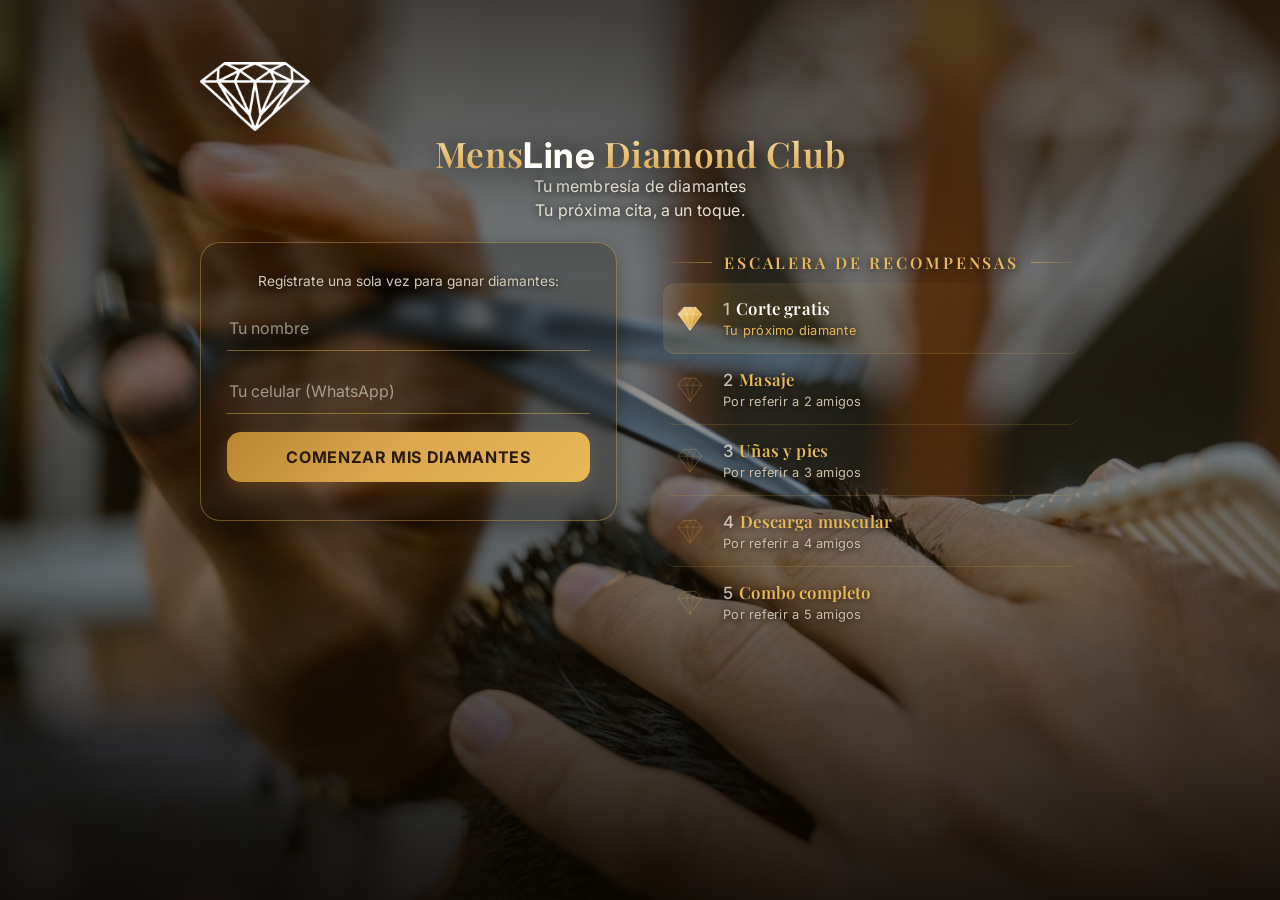
==== loyalty/index.html @ 642b6be6 "Loyalty: encuadre de fotos en PC menos recortado (centro real, zoom suave 1.0→1.07); móvil intacto" ====
<!DOCTYPE html>
<html lang="es">
<head>
<meta charset="UTF-8">
<meta name="viewport" content="width=device-width,initial-scale=1,maximum-scale=1">
<meta name="theme-color" content="#2b1c10">
<title>MensLine Diamond Club</title>
<link rel="manifest" href="/loyalty/manifest.webmanifest">
<link rel="icon" href="/loyalty/logo_diamante.png">
<link rel="preconnect" href="https://fonts.googleapis.com">
<link rel="preconnect" href="https://fonts.gstatic.com" crossorigin>
<link href="https://fonts.googleapis.com/css2?family=Playfair+Display:wght@500;600;700&family=Inter:wght@400;500;600;700&display=swap" rel="stylesheet">
<style>
/* ===== MensLine Diamond Club — estilo según BRAND.md (solo CSS/HTML) ===== */
:root{
  --bg:#23150b;--bg2:#2b1c10;--gold:#daa64e;--goldl:#e8b856;--goldd:#443319;
  --stroke:#fbe7b8;--txt:#f4ead9;--mut:#b39b78;
  --serif:'Playfair Display',Georgia,serif;--sans:'Inter',system-ui,-apple-system,sans-serif;
}
*{margin:0;padding:0;box-sizing:border-box;font-family:var(--sans)}
html,body{overflow-x:hidden;max-width:100%}
body{
  background:var(--bg);color:var(--txt);min-height:100vh;
  display:flex;flex-direction:column;align-items:center;padding:28px 16px calc(28px + env(safe-area-inset-bottom));
  -webkit-font-smoothing:antialiased;
}
.wrap{width:100%;max-width:430px;display:flex;flex-direction:column;gap:16px;animation:rise .6s ease both}
@keyframes rise{from{opacity:0;transform:translateY(14px)}to{opacity:1;transform:none}}
.logo{width:88px;align-self:center;margin-top:6px;filter:drop-shadow(0 4px 14px #0007) drop-shadow(0 0 10px #daa64e3b)}
h1{font-family:var(--serif);font-weight:600;font-size:1.72rem;line-height:1.1;letter-spacing:.015em;
   color:var(--goldl);text-align:center;
   background:linear-gradient(180deg,#f6dca0,var(--gold));-webkit-background-clip:text;background-clip:text;-webkit-text-fill-color:transparent}
h1 b{font-weight:700;-webkit-text-fill-color:#fff;color:#fff}
.sub{color:#e9e2d2;font-size:.9rem;line-height:1.5;text-align:center;letter-spacing:.01em;text-shadow:0 1px 8px rgba(0,0,0,.9)}
.logo,h1{filter:drop-shadow(0 2px 14px rgba(0,0,0,.75))}

/* --- Tarjeta GLASS (mismo look que los botones del linktree): casi transparente,
       borde dorado fino que se ilumina al hover, blur ligero → se ve el carrusel --- */
.card{position:relative;background:rgba(10,7,3,.28);border:1px solid rgba(232,184,86,.38);border-radius:20px;
      padding:24px 22px;box-shadow:0 6px 22px rgba(0,0,0,.35);
      -webkit-backdrop-filter:blur(6px);backdrop-filter:blur(6px);transition:border-color .25s,background .25s,box-shadow .25s}
.card:hover,.card:focus-within{border-color:var(--goldl);background:rgba(20,14,6,.34);box-shadow:0 8px 26px rgba(0,0,0,.4),0 0 18px rgba(232,184,86,.14)}
.card .mut{color:#d8ccb6;text-shadow:0 1px 6px rgba(0,0,0,.8)}

/* --- Diamantes --- */
.diamonds{display:flex;justify-content:center;flex-wrap:wrap;gap:12px;margin:20px 0 12px}
.dm{width:50px;height:50px;transition:transform .3s ease}
.dm.earned{filter:drop-shadow(0 3px 8px #daa64e88)}
/* el diamante más reciente (último ganado) con glow pulsante */
#dmRow .dm.earned:not(:has(+ .dm.earned)){animation:glow 2.1s ease-in-out infinite}
/* destello dorado al sumar (la lógica añade .pop al nuevo diamante) */
.dm.pop{animation:pop .6s ease}
#dmRow .dm.earned.pop:not(:has(+ .dm.earned)){animation:pop .6s ease, glow 2.1s ease-in-out .6s infinite}
@keyframes pop{0%{transform:scale(1)}28%{transform:scale(1.5);filter:drop-shadow(0 0 18px var(--goldl))}60%{transform:scale(.94)}100%{transform:scale(1)}}
@keyframes glow{0%,100%{filter:drop-shadow(0 0 4px #daa64e77)}50%{filter:drop-shadow(0 0 14px var(--goldl)) drop-shadow(0 0 3px var(--stroke))}}

.prog{font-family:var(--serif);font-weight:600;font-size:1.22rem;color:var(--goldl);text-align:center;letter-spacing:.02em}
.bar{height:6px;background:rgba(255,255,255,.08);border:1px solid rgba(232,184,86,.22);border-radius:99px;overflow:hidden;margin-top:14px}
.bar i{display:block;height:100%;border-radius:99px;background:linear-gradient(90deg,var(--gold),var(--goldl),var(--stroke));transition:width .6s cubic-bezier(.22,1,.36,1)}

/* --- Formularios --- */
/* inputs estilo underline: sin fondo, solo línea dorada inferior + texto claro */
input{width:100%;padding:12px 2px;border:0;border-bottom:1px solid rgba(232,184,86,.45);border-radius:0;background:transparent;
  color:#fff;font-size:1rem;margin-bottom:18px;transition:border-color .25s,box-shadow .25s;-webkit-appearance:none;appearance:none}
input::placeholder{color:rgba(233,226,210,.6)}
input:focus{outline:none;border-bottom-color:var(--goldl);box-shadow:0 1px 0 0 var(--goldl)}
input:-webkit-autofill{-webkit-text-fill-color:#fff;transition:background-color 9999s ease 0s}
button{width:100%;padding:15px;border:0;border-radius:14px;background:linear-gradient(135deg,#b8862f,var(--gold) 45%,var(--goldl));color:#2a1a0b;font-family:var(--sans);font-weight:700;font-size:1rem;letter-spacing:.04em;cursor:pointer;box-shadow:0 8px 20px #daa64e33;transition:transform .15s,box-shadow .25s,filter .25s}
button:hover{filter:brightness(1.05);box-shadow:0 10px 26px #daa64e4d}
button:active{transform:scale(.97)}
button:disabled{opacity:.5;cursor:wait;filter:none}

/* --- Recompensa --- */
.reward{text-align:center;padding:20px;border:1px solid var(--goldl);border-radius:16px;background:rgba(232,184,86,.08);margin-top:16px;box-shadow:0 0 22px rgba(232,184,86,.18);animation:rise .5s ease both}
.reward h2{font-family:var(--serif);font-weight:600;color:var(--goldl);font-size:1.18rem;letter-spacing:.03em}
.reward code{display:block;font-size:2.05rem;letter-spacing:.34em;color:#fff;margin:12px 0;font-family:'Courier New',monospace;text-shadow:0 2px 10px #daa64e66}

/* ══ CARRUSEL DE FOTOS: ahora es el FONDO de toda la página ══ */
.lbg{position:fixed;inset:0;z-index:-2;overflow:hidden;background:var(--bg)}
.lbg img{position:absolute;inset:0;width:100%;height:100%;object-fit:cover;object-position:center 20%;
  opacity:0;transition:opacity 1.2s ease}
.lbg img.on{opacity:1;animation:kb 5.2s linear forwards}
@keyframes kb{from{transform:scale(1.04)}to{transform:scale(1.12)}}
.lveil{position:fixed;inset:0;z-index:-1;
  background:linear-gradient(180deg,rgba(20,10,2,.72) 0%,rgba(20,10,2,.42) 30%,rgba(20,10,2,.5) 65%,rgba(10,5,1,.9) 100%)}

/* ══ ESCALERA DE RECOMPENSAS — lista limpia, sin cajitas negras ══ */
.ladder{display:flex;flex-direction:column;margin-top:10px}
.step{display:flex;align-items:center;gap:16px;padding:15px 10px;border-radius:12px;
  border:0;border-bottom:1px solid rgba(232,184,86,.16);transition:background .25s}
.step:last-child{border-bottom:0}
.step>div{min-width:0}
/* diamante de marca line-art (mismo trazo en todos los niveles) */
.gem{width:34px;height:34px;flex:none;overflow:visible}
.gem path{fill:none;stroke:var(--goldl);stroke-width:1.4;stroke-linejoin:round;stroke-linecap:round}
.gem .f{stroke-width:.9}
.step .gem{opacity:.38}                                   /* futuros: outline tenue */
.step.done .gem{opacity:.85}                              /* ya ganados: outline firme */
.step.done .gem .o{fill:rgba(232,184,86,.18)}
.step.here .gem{opacity:1;animation:gemglow 2.4s ease-in-out infinite}  /* alcanzado: relleno brillante */
.step.here .gem .o{fill:url(#mlGold);stroke:var(--stroke)}
.step.here .gem .f{stroke:rgba(255,248,230,.75)}
@keyframes gemglow{0%,100%{filter:drop-shadow(0 0 3px rgba(232,184,86,.5))}50%{filter:drop-shadow(0 0 11px rgba(232,184,86,.9))}}
.step .n{font-family:var(--serif);font-weight:600;color:var(--goldl);font-size:1.05rem;letter-spacing:.01em;
  line-height:1.25;text-shadow:0 1px 8px rgba(0,0,0,.85)}
.step .n .k{color:#e9e2d2;font-weight:500;margin-right:6px;opacity:.8}
.step .s2{font-size:.8rem;color:#cdbfa6;margin-top:3px;letter-spacing:.02em;text-shadow:0 1px 6px rgba(0,0,0,.85)}
.step.here{background:linear-gradient(90deg,rgba(232,184,86,.14),rgba(232,184,86,0))}
.step.here .n{color:#fff;text-shadow:0 0 12px rgba(232,184,86,.5),0 1px 8px rgba(0,0,0,.8)}
.step.here .s2{color:var(--goldl)}
.sec{font-family:var(--serif);font-weight:600;color:var(--goldl);font-size:1rem;letter-spacing:.18em;margin-top:2px;text-align:center;
  text-shadow:0 1px 8px rgba(0,0,0,.85);display:flex;align-items:center;gap:12px}
.sec::before,.sec::after{content:"";flex:1;height:1px;background:linear-gradient(90deg,rgba(232,184,86,0),rgba(232,184,86,.55))}
.sec::after{background:linear-gradient(90deg,rgba(232,184,86,.55),rgba(232,184,86,0))}

.mut{color:var(--mut);font-size:.86rem;line-height:1.5}
.center{text-align:center}
.hidden{display:none!important}
#statusMsg{text-align:center;font-size:.92rem;margin-top:10px;min-height:1.2em;transition:color .3s}

/* ══ MÓVIL: una columna con aire ══ */
@media (max-width:819px){
  .wrap{gap:22px}
  .colL,.colR{width:100%;min-width:0}
  .colR{padding-top:4px}
}
@media (max-width:380px){
  h1{font-size:1.5rem}
  .dm{width:44px;height:44px}
  .diamonds{gap:9px}
  .reward code{font-size:1.7rem;letter-spacing:.26em}
}
/* ══ PC: la página deja de verse "de celular" — columnas elegantes ══ */
@media (min-width:820px){
  body{padding:56px 24px}
  .wrap{max-width:880px;display:grid;grid-template-columns:1fr 1fr;gap:20px 46px;align-items:start}
  .logo{width:110px}
  h1{font-size:2.2rem}
  .sub{font-size:1rem}
  .head{grid-column:1/3;grid-row:1}
  .colL{grid-column:1;grid-row:2;min-width:0}
  .colR{grid-column:2;grid-row:2;padding-top:8px;min-width:0}
  .card{padding:28px 26px}
  .diamonds{margin-top:26px}
  .dm{width:56px;height:56px}
}
@media (min-width:820px){
  .lbg img{object-position:center center}
  .lbg img.on{animation-name:kbw;animation-duration:6.5s}
}
@keyframes kbw{from{transform:scale(1)}to{transform:scale(1.07)}}
@media (prefers-reduced-motion:reduce){
  *{animation-duration:.001ms!important;animation-iteration-count:1!important;transition-duration:.001ms!important}
}
</style>
</head>
<body>
<!-- CARRUSEL DE FOTOS COMO FONDO (fuera de .wrap: su animación no debe afectar al position:fixed) -->
<div id="lbg" class="lbg"></div><div class="lveil"></div>
<!-- degradado dorado compartido por los diamantes de la escalera -->
<svg width="0" height="0" style="position:absolute" aria-hidden="true"><defs>
  <linearGradient id="mlGold" x1="0" y1="0" x2="1" y2="1"><stop offset="0" stop-color="#f6dca0"/><stop offset=".5" stop-color="#e8b856"/><stop offset="1" stop-color="#b8862f"/></linearGradient>
</defs></svg>
<div class="wrap">
  <div class="head">
    <img class="logo" src="/loyalty/logo_diamante.png" alt="">
    <h1>Mens<b>Line</b> Diamond Club</h1>
    <p class="sub">Tu membresía de diamantes<br>Tu próxima cita, a un toque.</p>
  </div>

  <div class="colL">
  <!-- REGISTRO -->
  <div id="regView" class="card hidden">
    <p class="mut center" style="margin-bottom:14px">Regístrate una sola vez para ganar diamantes:</p>
    <input id="regName" type="text" placeholder="Tu nombre" maxlength="30">
    <input id="regPhone" type="tel" inputmode="numeric" placeholder="Tu celular (WhatsApp)" maxlength="12">
    <button id="regBtn">COMENZAR MIS DIAMANTES</button>
    <p id="regMsg" class="mut center" style="margin-top:10px"></p>
  </div>

  <!-- CARNET -->
  <div id="stView" class="card hidden">
    <p class="mut center" id="hello"></p>
    <div class="diamonds" id="dmRow"></div>
    <p class="prog" id="prog"></p>
    <div class="bar"><i id="barFill" style="width:0%"></i></div>
    <div id="rewardBox" class="reward hidden">
      <h2>¡RECOMPENSA LISTA!</h2>
      <code id="rewardCode"></code>
      <p class="mut">Preséntale este código en recepción. El staff la valida y empiezas tu nuevo ciclo.</p>
    </div>
    <p id="statusMsg"></p>
  </div>
  </div>

  <div class="colR">
  <p class="sec">ESCALERA DE RECOMPENSAS</p>
  <div class="ladder" id="ladder"></div>
  </div>
</div>

<script>
/* ══════ SERVIDOR REAL (Cloudflare) — PC y celulares comparten la misma base ══════ */
const API = "https://mensline-diamond-club.santa250613.workers.dev";
const GOAL = 5;
const $ = id => document.getElementById(id);
const DM = earned => `<svg class="dm ${earned?'earned':''}" viewBox="0 0 64 64">
 ${earned
   ? '<defs><linearGradient id="g" x1="0" y1="0" x2="1" y2="1"><stop offset="0" stop-color="#e8b856"/><stop offset="1" stop-color="#b8862f"/></linearGradient></defs><g fill="url(#g)" stroke="#fbe7b8" stroke-width="1.5"><path d="M32 2 14 18 32 60 50 18z"/><path d="M14 18h36L32 60z" fill="#f3d38c" opacity=".55"/></g>'
   : '<g fill="none" stroke="#7a5c30" stroke-width="2.5" opacity=".85"><path d="M32 2 14 18 32 60 50 18z"/><path d="M14 18h36M32 2 18 18 32 60M32 2 46 18 32 60" stroke-width="1.4" opacity=".5"/></g>'}
</svg>`;
/* Cada diamante = una recompensa (el dueño las ajusta en el Excel del Drive) */
const REWARDS = [
  {n:1, t:"Corte gratis"},
  {n:2, t:"Masaje"},
  {n:3, t:"Uñas y pies"},
  {n:4, t:"Descarga muscular"},
  {n:5, t:"Combo completo"}
];
/* ══ CARRUSEL: fotos pro del studio pasan de una en una como FONDO (4.2 s) ══ */
/* ══ ESCALERA: qué recompensa toca en cada diamante ══ */
const PHOTOS = [
  {src:"../assets/web/foto1.jpg", tag:"Barbería privada"},
  {src:"../assets/web/foto2.jpg", tag:"Fisioterapia"},
  {src:"../assets/web/foto3.jpg", tag:"Nails"},
  {src:"../assets/web/foto4.jpg", tag:"MEN'S LINE Studio"},
  {src:"../assets/web/foto5.jpg", tag:"MEN'S LINE Studio"},
  {src:"../assets/web/foto6.jpg", tag:"MEN'S LINE Studio"}
];
let picIdx = 0;
const lbg = document.getElementById("lbg"), bgImgs = [];
PHOTOS.forEach(p => { const im = new Image(); im.src = p.src; im.alt = ""; lbg.appendChild(im); bgImgs.push(im); });
function tick(){
  bgImgs.forEach(im => im.classList.remove("on"));
  picIdx = (picIdx + 1) % bgImgs.length;
  bgImgs[picIdx].classList.add("on");
}
bgImgs[0].addEventListener("load", () => { picIdx = 0; tick(); }, {once:true});
if (bgImgs[0].complete) tick();
setTimeout(() => { if (!bgImgs.some(im => im.classList.contains("on"))) tick(); }, 2500);
setInterval(tick, 4200);
/* ══ ESCALERA: qué recompensa toca en cada diamante ══ */
/* diamante de marca line-art: .o = silueta, .f = facetas */
const GEM = `<svg class="gem" viewBox="0 0 64 64" aria-hidden="true">
  <path class="o" d="M21 12H43L54 25L32 55L10 25Z"/>
  <path class="f" d="M10 25H54M21 12L26 25L32 55L38 25L43 12M26 25L32 12L38 25"/>
</svg>`;
function drawLadder(stamps){
  const el = $("ladder"); if (!el) return;
  el.innerHTML = REWARDS.map(r=>{
    const done = r.n <= stamps, here = r.n === stamps + 1;
    return `<div class="step ${here?'here':''} ${done?'done':''}">
      ${GEM}
      <div><div class="n"><span class="k">${r.n}</span>${r.t}</div>
      <div class="s2">${done ? "Recompensa disponible" : here ? "Tu próximo diamante" : "Por referir a " + r.n + (r.n===1 ? " amigo" : " amigos")}</div></div>
    </div>`;
  }).join("");
}
async function api(path, body){
  const r = await fetch(API + path, body === undefined ? {} : {
    method: "POST", headers: {"Content-Type":"application/json"}, body: JSON.stringify(body)
  });
  return r.json();
}
function statusText(c){
  if (c.rewardPending) return "CICLO COMPLETO 💎";
  return `${c.stamps} de ${GOAL} diamantes`;
}
function render(c){
  $("regView").classList.add("hidden");
  $("stView").classList.remove("hidden");
  $("hello").textContent = `Hola, ${c.name} · Membresía #${String(c.phone).slice(-4)}`;
  $("statusMsg").style.color = "#b39b78";
  if (c.rewardPending){
    $("dmRow").innerHTML = Array.from({length:GOAL},()=>DM(true)).join("");
    $("prog").textContent = statusText(c);
    $("barFill").style.width = "100%";
    $("rewardBox").classList.remove("hidden");
    $("rewardCode").textContent = c.rewardCode;
    if (!sessionStorage.getItem("ml_rw")){
      sessionStorage.setItem("ml_rw","1");
      if ("Notification" in window && Notification.permission === "granted")
        new Notification("💎 ¡Recompensa lista!", { body: "Código: " + c.rewardCode });
    }
  } else {
    $("rewardBox").classList.add("hidden");
    $("dmRow").innerHTML = Array.from({length:GOAL},(_,i)=>DM(i < c.stamps)).join("");
    $("prog").textContent = statusText(c);
    $("barFill").style.width = (c.stamps/GOAL*100) + "%";
  }
  drawLadder(c.rewardPending ? GOAL : c.stamps);
}
function popIndex(i){ const el = document.querySelectorAll("#dmRow svg")[i]; if (el) el.classList.add("pop"); }

/* ══ EN VIVO: el carnet del cliente se actualiza solo (cada 4 s) cuando el staff
   suma diamantes, entrega la recompensa o reinicia el ciclo desde el panel ══ */
let ME = null, lastSig = "";
const sig = c => [c.stamps, c.rewardPending ? 1 : 0, c.rewardCode || ""].join("|");
async function live(){
  if (!ME) return;
  const s = await api("/status?phone=" + ME.phone);
  if (!s.ok || !s.client) return;
  const c = s.client;
  if (sig(c) !== lastSig){
    const prev = ME.stamps;
    ME = c; lastSig = sig(c);
    render(c);
    if (c.rewardPending && c.stamps === prev && prev === GOAL){
      // el staff entregó la recompensa → ciclo nuevo, celebrar el reinicio
      $("statusMsg").style.color = "#8fd48f";
      $("statusMsg").textContent = "🎁 Recompensa entregada. ¡A ganar diamantes otra vez!";
      popIndex(0);
    } else if (c.stamps > prev){
      popIndex(c.stamps-1);
      $("statusMsg").style.color = "#8fd48f";
      $("statusMsg").textContent = "✨ Diamante " + c.stamps + "/" + GOAL + " registrado por tu visita de hoy";
    } else if (c.stamps < prev && !c.rewardPending){
      $("statusMsg").style.color = "#b39b78";
      $("statusMsg").textContent = "El staff reinició tu ciclo. Empieza de nuevo 💎";
    }
  }
}
setInterval(live, 4000);
document.addEventListener("visibilitychange", () => { if (!document.hidden) live(); });

async function boot(){
  drawLadder(0); // la escalera se ve desde un inicio, con o sin carnet
  const ph = localStorage.getItem("ml_self");
  if (!ph){ $("regView").classList.remove("hidden"); return; }
  const s = await api("/status?phone=" + ph);
  if (s.ok && s.client){ ME = s.client; lastSig = sig(s.client); render(s.client); autoVisit(s.client); }
  else localStorage.removeItem("ml_self");
}
/* ⬇️ AUTO: abrir la app (tocar la tarjeta NFC) = +1 diamante, MÁXIMO 1 POR DÍA — lo decide el servidor */
async function autoVisit(c){
  if (c.rewardPending) return;
  const v = await api("/visit", { phone: c.phone });
  if (!v.ok) return;
  try { Notification.requestPermission(); } catch(_) {}
  render(v.client);
  if (v.added){
    if (v.reward){
      popIndex(GOAL-1);
    } else {
      popIndex(v.client.stamps-1);
      $("statusMsg").style.color = "#8fd48f";
      $("statusMsg").textContent = "✨ Diamante " + v.client.stamps + "/" + GOAL + " registrado por tu visita de hoy";
    }
  } else if (!v.waiting){
    $("statusMsg").textContent = "✨ Ya registramos tu visita de hoy. ¡Nos vemos mañana!";
  }
}
$("regBtn").onclick = async () => {
  const name = $("regName").value.trim();
  const phone = $("regPhone").value.replace(/\D/g,"");
  if (!name || phone.length < 7){ $("regMsg").textContent = "Completa nombre y celular"; return; }
  $("regBtn").disabled = true;
  const r = await api("/register", { name, phone });
  $("regBtn").disabled = false;
  if (!r.ok){ $("regMsg").textContent = r.err || "Error, intenta de nuevo"; return; }
  localStorage.setItem("ml_self", r.client.phone);
  ME = r.client; lastSig = sig(r.client);
  $("regMsg").textContent = "¡Listo, " + name + "! Ya eres del Diamond Club 💎";
  render(r.client);
  autoVisit(r.client);   // el registro cuenta como la primera visita
};
boot();
</script>
</body>
</html>
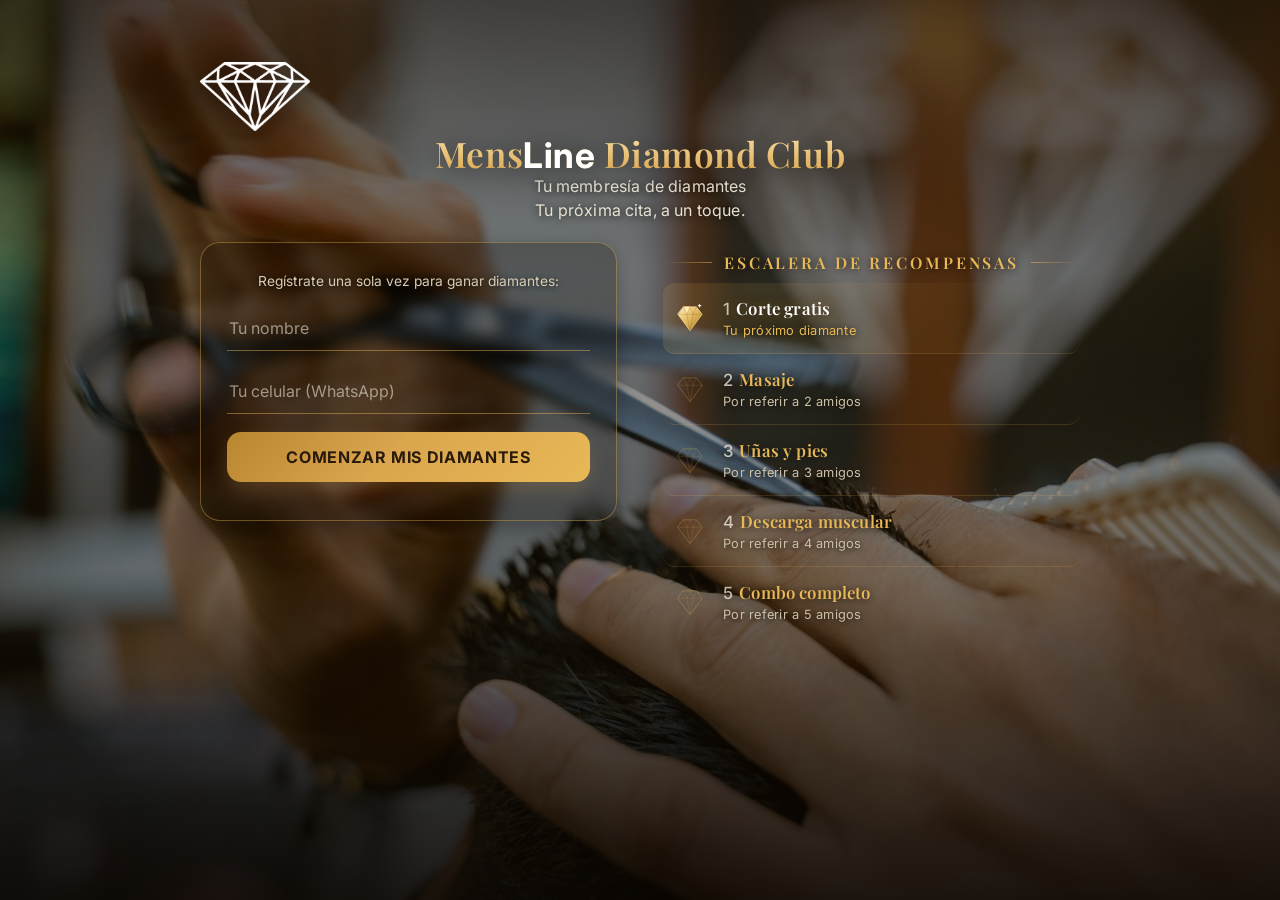
==== commit c7dc9d2c: "Loyalty: diamantes de lujo faceted con destellos (carnet y escalera); zoom del fondo en PC casi neut" ====
--- a/loyalty/index.html
+++ b/loyalty/index.html
@@ -93,13 +93,16 @@
 /* diamante de marca line-art (mismo trazo en todos los niveles) */
 .gem{width:34px;height:34px;flex:none;overflow:visible}
 .gem path{fill:none;stroke:var(--goldl);stroke-width:1.4;stroke-linejoin:round;stroke-linecap:round}
-.gem .f{stroke-width:.9}
+.gem .f{stroke-width:.9;opacity:.75}
+.gem .h,.gem .s{opacity:0;fill:none}
 .step .gem{opacity:.38}                                   /* futuros: outline tenue */
 .step.done .gem{opacity:.85}                              /* ya ganados: outline firme */
 .step.done .gem .o{fill:rgba(232,184,86,.18)}
-.step.here .gem{opacity:1;animation:gemglow 2.4s ease-in-out infinite}  /* alcanzado: relleno brillante */
-.step.here .gem .o{fill:url(#mlGold);stroke:var(--stroke)}
-.step.here .gem .f{stroke:rgba(255,248,230,.75)}
+.step.here .gem{opacity:1;animation:gemglow 2.4s ease-in-out infinite}  /* alcanzado: brillante */
+.step.here .gem .o{fill:url(#gmG);stroke:#ffe9ae;stroke-width:1.1}
+.step.here .gem .f{stroke:rgba(122,90,36,.7);stroke-width:.7;opacity:.9}
+.step.here .gem .h{fill:#fff3cf;opacity:.8}
+.step.here .gem .s{opacity:1;fill:#fff8dd;stroke:none}
 @keyframes gemglow{0%,100%{filter:drop-shadow(0 0 3px rgba(232,184,86,.5))}50%{filter:drop-shadow(0 0 11px rgba(232,184,86,.9))}}
 .step .n{font-family:var(--serif);font-weight:600;color:var(--goldl);font-size:1.05rem;letter-spacing:.01em;
   line-height:1.25;text-shadow:0 1px 8px rgba(0,0,0,.85)}
@@ -148,7 +151,7 @@
   .lbg img{object-position:center center}
   .lbg img.on{animation-name:kbw;animation-duration:6.5s}
 }
-@keyframes kbw{from{transform:scale(1)}to{transform:scale(1.07)}}
+@keyframes kbw{from{transform:scale(1)}to{transform:scale(1.025)}}
 @media (prefers-reduced-motion:reduce){
   *{animation-duration:.001ms!important;animation-iteration-count:1!important;transition-duration:.001ms!important}
 }
@@ -204,11 +207,31 @@
 const API = "https://mensline-diamond-club.santa250613.workers.dev";
 const GOAL = 5;
 const $ = id => document.getElementById(id);
-const DM = earned => `<svg class="dm ${earned?'earned':''}" viewBox="0 0 64 64">
+const DM = earned => `<svg class="dm ${earned?'earned':''}" viewBox="0 0 64 66">
+ <defs>
+  <linearGradient id="dmG" x1="0" y1="0" x2="1" y2="1">
+   <stop offset="0" stop-color="#fdf0c8"/><stop offset=".28" stop-color="#f0cf80"/>
+   <stop offset=".55" stop-color="#d9a94e"/><stop offset=".8" stop-color="#a97e2c"/>
+   <stop offset="1" stop-color="#8a6420"/>
+  </linearGradient>
+  <linearGradient id="dmL" x1="0" y1="0" x2="0" y2="1">
+   <stop offset="0" stop-color="#fffbe9" stop-opacity=".95"/><stop offset="1" stop-color="#f6d993" stop-opacity=".25"/>
+  </linearGradient>
+  <radialGradient id="dmS" cx=".38" cy=".25" r=".55">
+   <stop offset="0" stop-color="#ffffff" stop-opacity=".9"/><stop offset="1" stop-color="#ffffff" stop-opacity="0"/>
+  </radialGradient>
+ </defs>
  ${earned
-   ? '<defs><linearGradient id="g" x1="0" y1="0" x2="1" y2="1"><stop offset="0" stop-color="#e8b856"/><stop offset="1" stop-color="#b8862f"/></linearGradient></defs><g fill="url(#g)" stroke="#fbe7b8" stroke-width="1.5"><path d="M32 2 14 18 32 60 50 18z"/><path d="M14 18h36L32 60z" fill="#f3d38c" opacity=".55"/></g>'
-   : '<g fill="none" stroke="#7a5c30" stroke-width="2.5" opacity=".85"><path d="M32 2 14 18 32 60 50 18z"/><path d="M14 18h36M32 2 18 18 32 60M32 2 46 18 32 60" stroke-width="1.4" opacity=".5"/></g>'}
+   ? `<path d="M20 10 H44 L55 24 L32 58 L9 24 Z" fill="url(#dmG)" stroke="#ffe9ae" stroke-width="1.2" stroke-linejoin="round"/>
+      <path d="M9 24 H55 M20 10 L26 24 L32 58 L38 24 L44 10 M26 24 L32 10 L38 24" fill="none" stroke="#8a6420" stroke-width=".8" opacity=".6" stroke-linejoin="round"/>
+      <path d="M20 10 L26 24 L32 10" fill="#fff3cf" opacity=".75"/>
+      <ellipse cx="24" cy="19" rx="10" ry="6" fill="url(#dmS)"/>
+      <path d="M50 6 l1.6 3.6 L55 11 l-3.4 1.4 L50 16 l-1.6-3.6 L45 11 l3.4-1.4 Z" fill="#fff8dd" opacity=".95"/>
+      <circle cx="14" cy="6" r="1.4" fill="#fff8dd" opacity=".85"/>`
+   : `<path d="M20 10 H44 L55 24 L32 58 L9 24 Z" fill="rgba(232,184,86,.05)" stroke="rgba(170,128,58,.65)" stroke-width="1.6" stroke-linejoin="round"/>
+      <path d="M9 24 H55 M20 10 L26 24 L32 58 L38 24 L44 10 M26 24 L32 10 L38 24" fill="none" stroke="rgba(170,128,58,.4)" stroke-width=".9" stroke-linejoin="round"/>`}
 </svg>`;
+
 /* Cada diamante = una recompensa (el dueño las ajusta en el Excel del Drive) */
 const REWARDS = [
   {n:1, t:"Corte gratis"},
@@ -242,8 +265,16 @@
 /* ══ ESCALERA: qué recompensa toca en cada diamante ══ */
 /* diamante de marca line-art: .o = silueta, .f = facetas */
 const GEM = `<svg class="gem" viewBox="0 0 64 64" aria-hidden="true">
-  <path class="o" d="M21 12H43L54 25L32 55L10 25Z"/>
-  <path class="f" d="M10 25H54M21 12L26 25L32 55L38 25L43 12M26 25L32 12L38 25"/>
+  <defs>
+    <linearGradient id="gmG" x1="0" y1="0" x2="1" y2="1">
+      <stop offset="0" stop-color="#fdf0c8"/><stop offset=".3" stop-color="#f0cf80"/>
+      <stop offset=".6" stop-color="#d9a94e"/><stop offset="1" stop-color="#9a7326"/>
+    </linearGradient>
+  </defs>
+  <path class="o" d="M20 11H44L55 25L32 56L9 25Z"/>
+  <path class="f" d="M9 25H55M20 11L26 25L32 56L38 25L44 11M26 25L32 11L38 25"/>
+  <path class="h" d="M20 11L26 25L32 11Z"/>
+  <path class="s" d="M50 4.5l1.3 3 3 1.3-3 1.3-1.3 3-1.3-3-3-1.3 3-1.3Z"/>
 </svg>`;
 function drawLadder(stamps){
   const el = $("ladder"); if (!el) return;
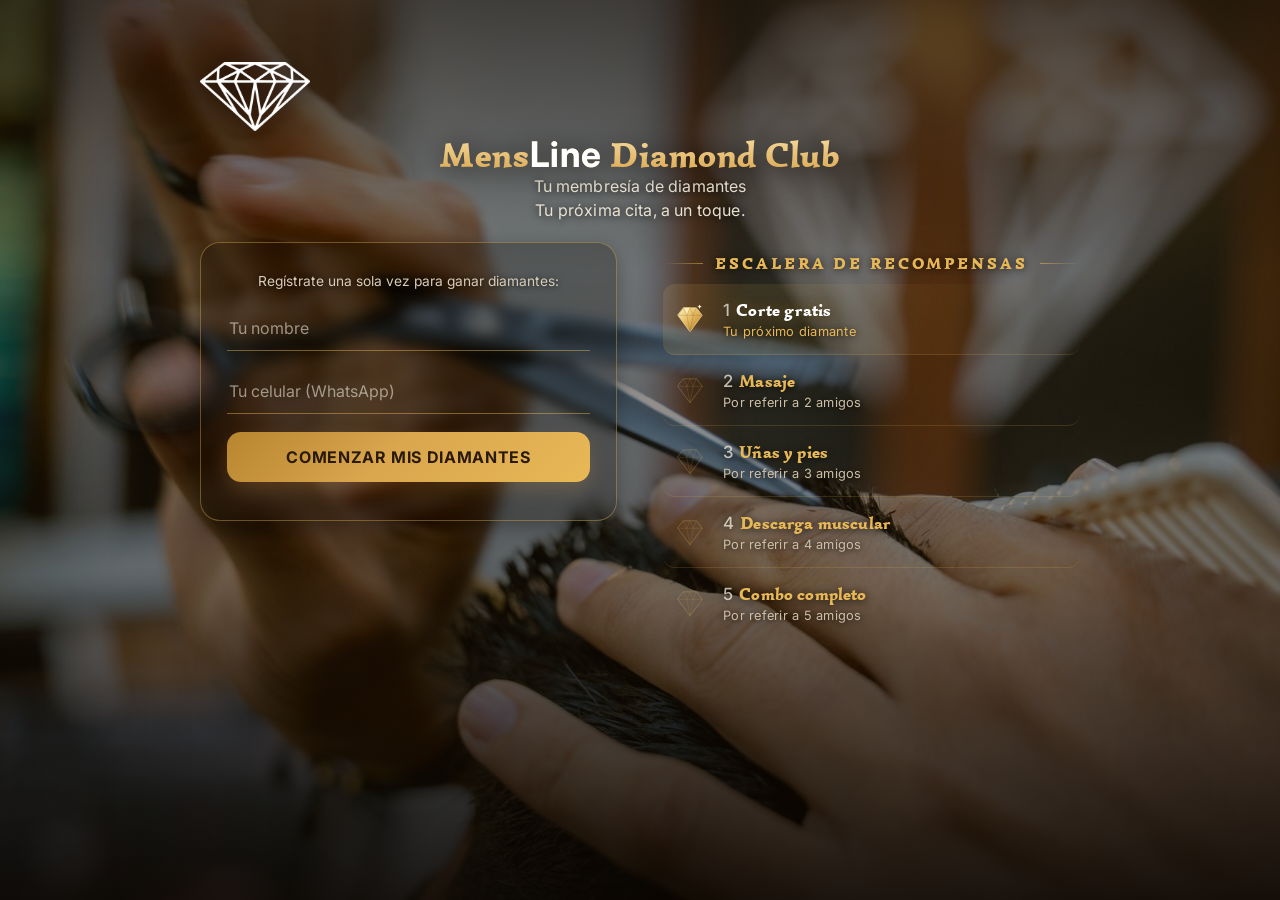
==== commit dc96d186: "Loyalty+admin: tipografía principal SIMONETTA (manual de marca MensLine) en todos los títulos; carne" ====
--- a/loyalty/index.html
+++ b/loyalty/index.html
@@ -9,13 +9,13 @@
 <link rel="icon" href="/loyalty/logo_diamante.png">
 <link rel="preconnect" href="https://fonts.googleapis.com">
 <link rel="preconnect" href="https://fonts.gstatic.com" crossorigin>
-<link href="https://fonts.googleapis.com/css2?family=Playfair+Display:wght@500;600;700&family=Inter:wght@400;500;600;700&display=swap" rel="stylesheet">
+<link href="https://fonts.googleapis.com/css2?family=Simonetta:wght@400;900&family=Inter:wght@400;500;600;700&display=swap" rel="stylesheet">
 <style>
 /* ===== MensLine Diamond Club — estilo según BRAND.md (solo CSS/HTML) ===== */
 :root{
   --bg:#23150b;--bg2:#2b1c10;--gold:#daa64e;--goldl:#e8b856;--goldd:#443319;
   --stroke:#fbe7b8;--txt:#f4ead9;--mut:#b39b78;
-  --serif:'Playfair Display',Georgia,serif;--sans:'Inter',system-ui,-apple-system,sans-serif;
+  --serif:'Simonetta',Georgia,serif;--sans:'Inter',system-ui,-apple-system,sans-serif;
 }
 *{margin:0;padding:0;box-sizing:border-box;font-family:var(--sans)}
 html,body{overflow-x:hidden;max-width:100%}
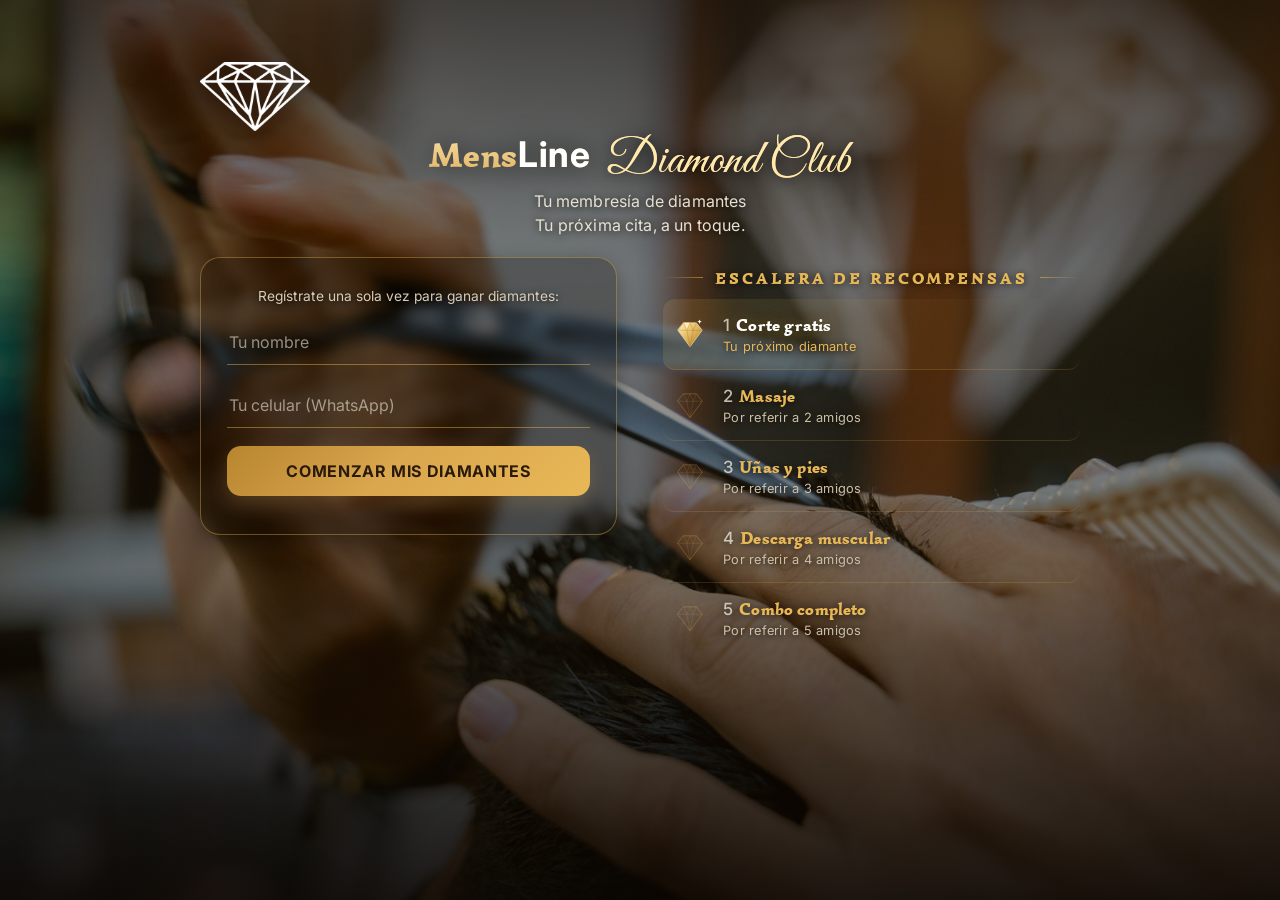
==== commit 0866f417: "Linktree: script (The Youngest→Great Vibes como dominante) + Simonetta combinada; iconos reales What" ====
--- a/loyalty/index.html
+++ b/loyalty/index.html
@@ -9,7 +9,7 @@
 <link rel="icon" href="/loyalty/logo_diamante.png">
 <link rel="preconnect" href="https://fonts.googleapis.com">
 <link rel="preconnect" href="https://fonts.gstatic.com" crossorigin>
-<link href="https://fonts.googleapis.com/css2?family=Simonetta:wght@400;900&family=Inter:wght@400;500;600;700&display=swap" rel="stylesheet">
+<link href="https://fonts.googleapis.com/css2?family=Simonetta:wght@400;900&family=Great+Vibes&family=Inter:wght@400;500;600;700&display=swap" rel="stylesheet">
 <style>
 /* ===== MensLine Diamond Club — estilo según BRAND.md (solo CSS/HTML) ===== */
 :root{
@@ -28,9 +28,11 @@
 @keyframes rise{from{opacity:0;transform:translateY(14px)}to{opacity:1;transform:none}}
 .logo{width:88px;align-self:center;margin-top:6px;filter:drop-shadow(0 4px 14px #0007) drop-shadow(0 0 10px #daa64e3b)}
 h1{font-family:var(--serif);font-weight:600;font-size:1.72rem;line-height:1.1;letter-spacing:.015em;
-   color:var(--goldl);text-align:center;
-   background:linear-gradient(180deg,#f6dca0,var(--gold));-webkit-background-clip:text;background-clip:text;-webkit-text-fill-color:transparent}
-h1 b{font-weight:700;-webkit-text-fill-color:#fff;color:#fff}
+    color:var(--goldl);text-align:center;
+    background:linear-gradient(180deg,#f6dca0,var(--gold));-webkit-background-clip:text;background-clip:text;-webkit-text-fill-color:transparent}
+h1.brand{font-weight:600}
+.brand em{font-family:'Great Vibes',cursive;font-weight:400;font-style:normal;font-size:1.35em;vertical-align:-.12em;margin-left:.15em;-webkit-text-fill-color:#ffe9ae;color:#ffe9ae;text-shadow:0 1px 12px rgba(0,0,0,.6)}
+.brand span{font-weight:700;-webkit-text-fill-color:#fff;color:#fff}
 .sub{color:#e9e2d2;font-size:.9rem;line-height:1.5;text-align:center;letter-spacing:.01em;text-shadow:0 1px 8px rgba(0,0,0,.9)}
 .logo,h1{filter:drop-shadow(0 2px 14px rgba(0,0,0,.75))}
 
@@ -167,7 +169,7 @@
 <div class="wrap">
   <div class="head">
     <img class="logo" src="/loyalty/logo_diamante.png" alt="">
-    <h1>Mens<b>Line</b> Diamond Club</h1>
+    <h1 class="brand">Mens<span>Line</span> <em>Diamond Club</em></h1>
     <p class="sub">Tu membresía de diamantes<br>Tu próxima cita, a un toque.</p>
   </div>
 
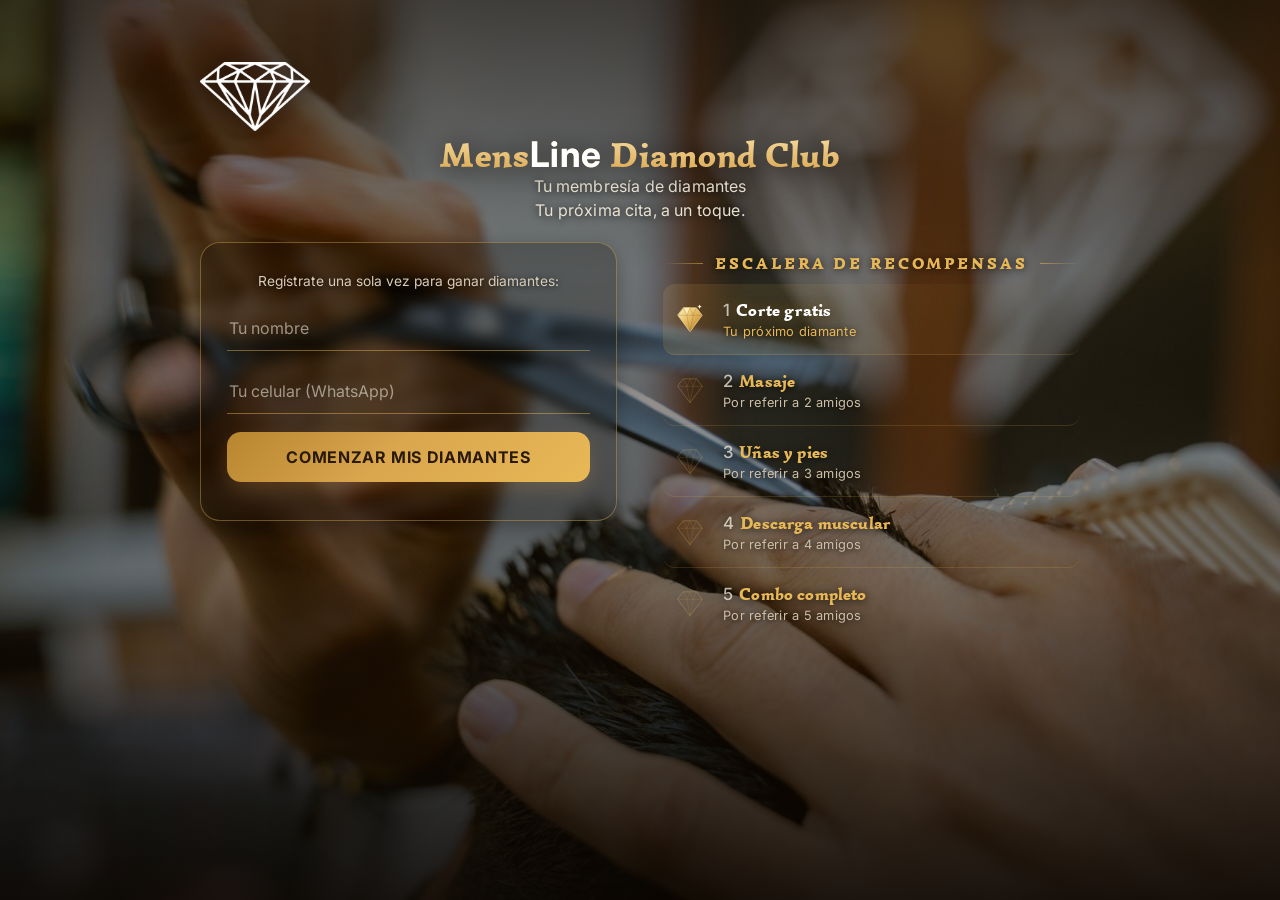
==== commit cd14e3ee: "Volver títulos a lo anterior (linktree h1 Simonetta 900 + script Great Vibes; loyalty h1 MensLine Di" ====
--- a/loyalty/index.html
+++ b/loyalty/index.html
@@ -30,9 +30,7 @@
 h1{font-family:var(--serif);font-weight:600;font-size:1.72rem;line-height:1.1;letter-spacing:.015em;
     color:var(--goldl);text-align:center;
     background:linear-gradient(180deg,#f6dca0,var(--gold));-webkit-background-clip:text;background-clip:text;-webkit-text-fill-color:transparent}
-h1.brand{font-weight:600}
-.brand em{font-family:'Great Vibes',cursive;font-weight:400;font-style:normal;font-size:1.35em;vertical-align:-.12em;margin-left:.15em;-webkit-text-fill-color:#ffe9ae;color:#ffe9ae;text-shadow:0 1px 12px rgba(0,0,0,.6)}
-.brand span{font-weight:700;-webkit-text-fill-color:#fff;color:#fff}
+h1 b{font-weight:700;-webkit-text-fill-color:#fff;color:#fff}
 .sub{color:#e9e2d2;font-size:.9rem;line-height:1.5;text-align:center;letter-spacing:.01em;text-shadow:0 1px 8px rgba(0,0,0,.9)}
 .logo,h1{filter:drop-shadow(0 2px 14px rgba(0,0,0,.75))}
 
@@ -169,7 +167,7 @@
 <div class="wrap">
   <div class="head">
     <img class="logo" src="/loyalty/logo_diamante.png" alt="">
-    <h1 class="brand">Mens<span>Line</span> <em>Diamond Club</em></h1>
+    <h1>Mens<b>Line</b> Diamond Club</h1>
     <p class="sub">Tu membresía de diamantes<br>Tu próxima cita, a un toque.</p>
   </div>
 
